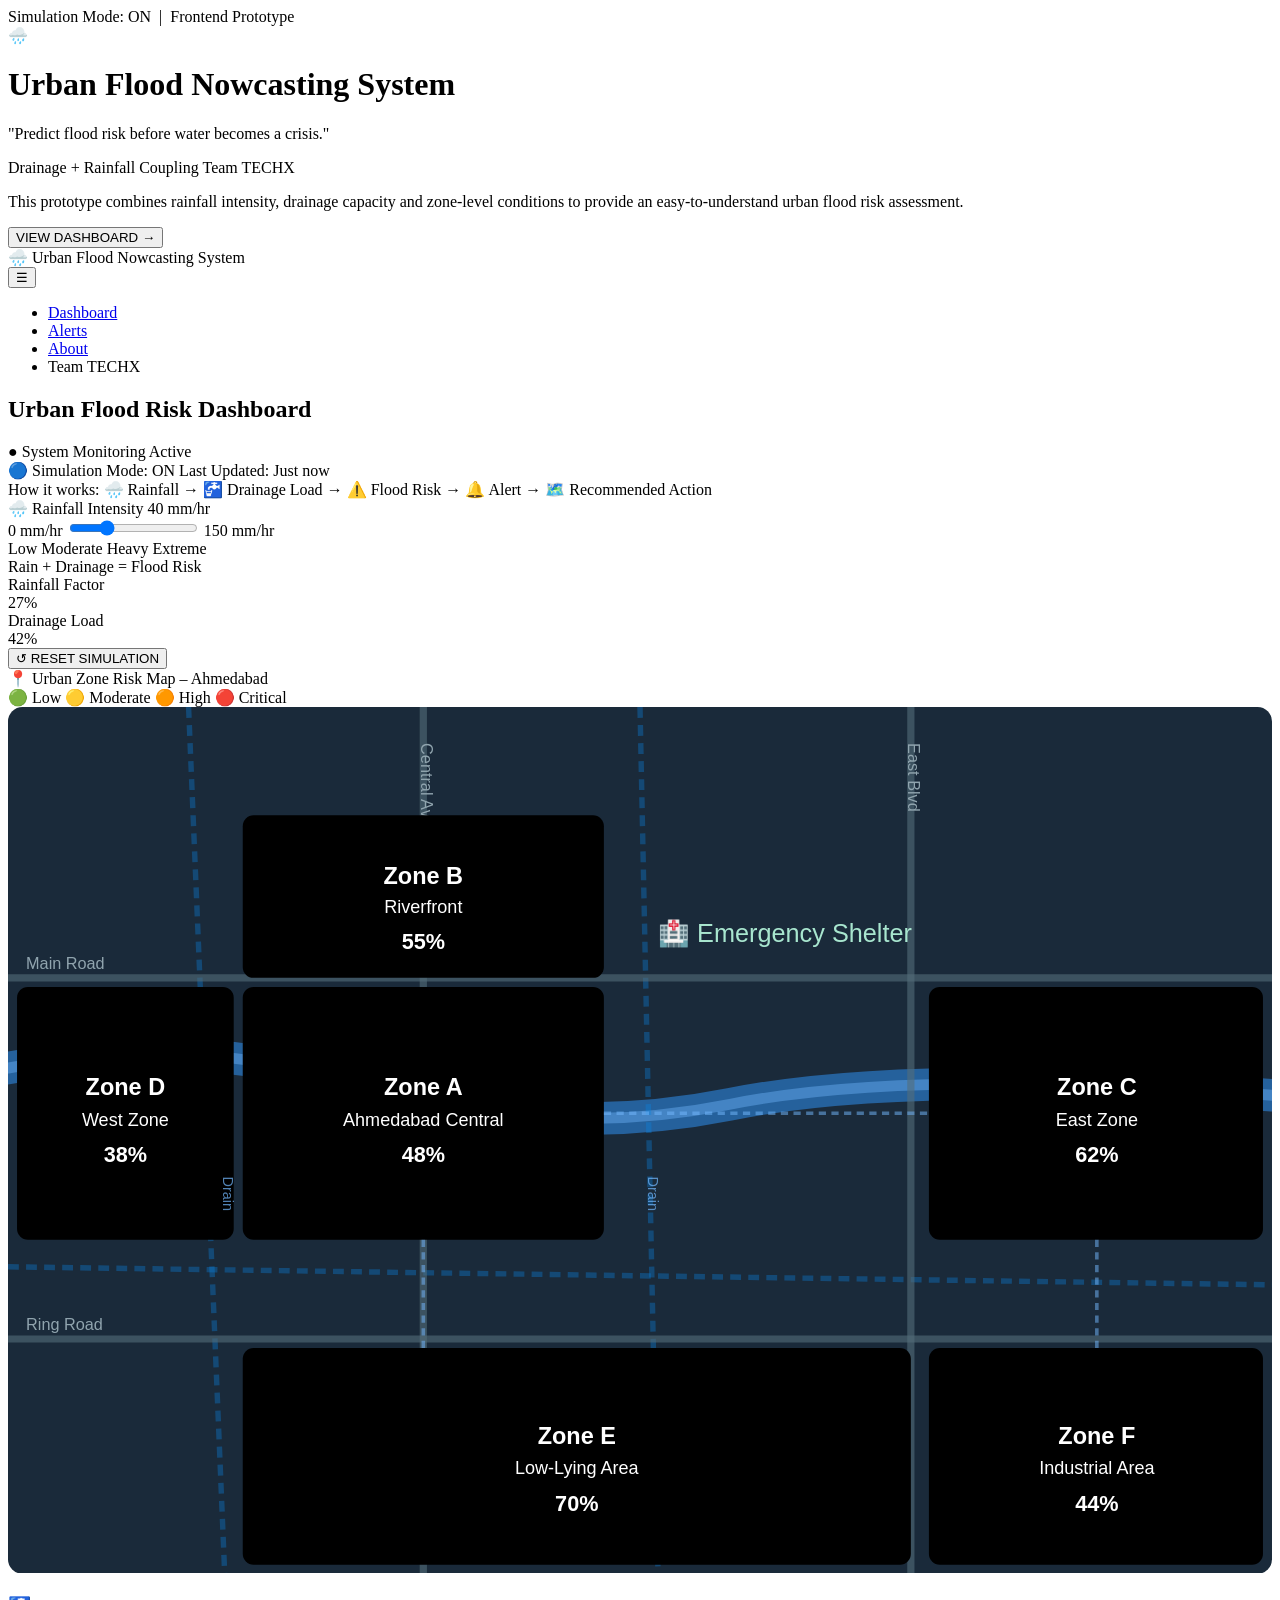
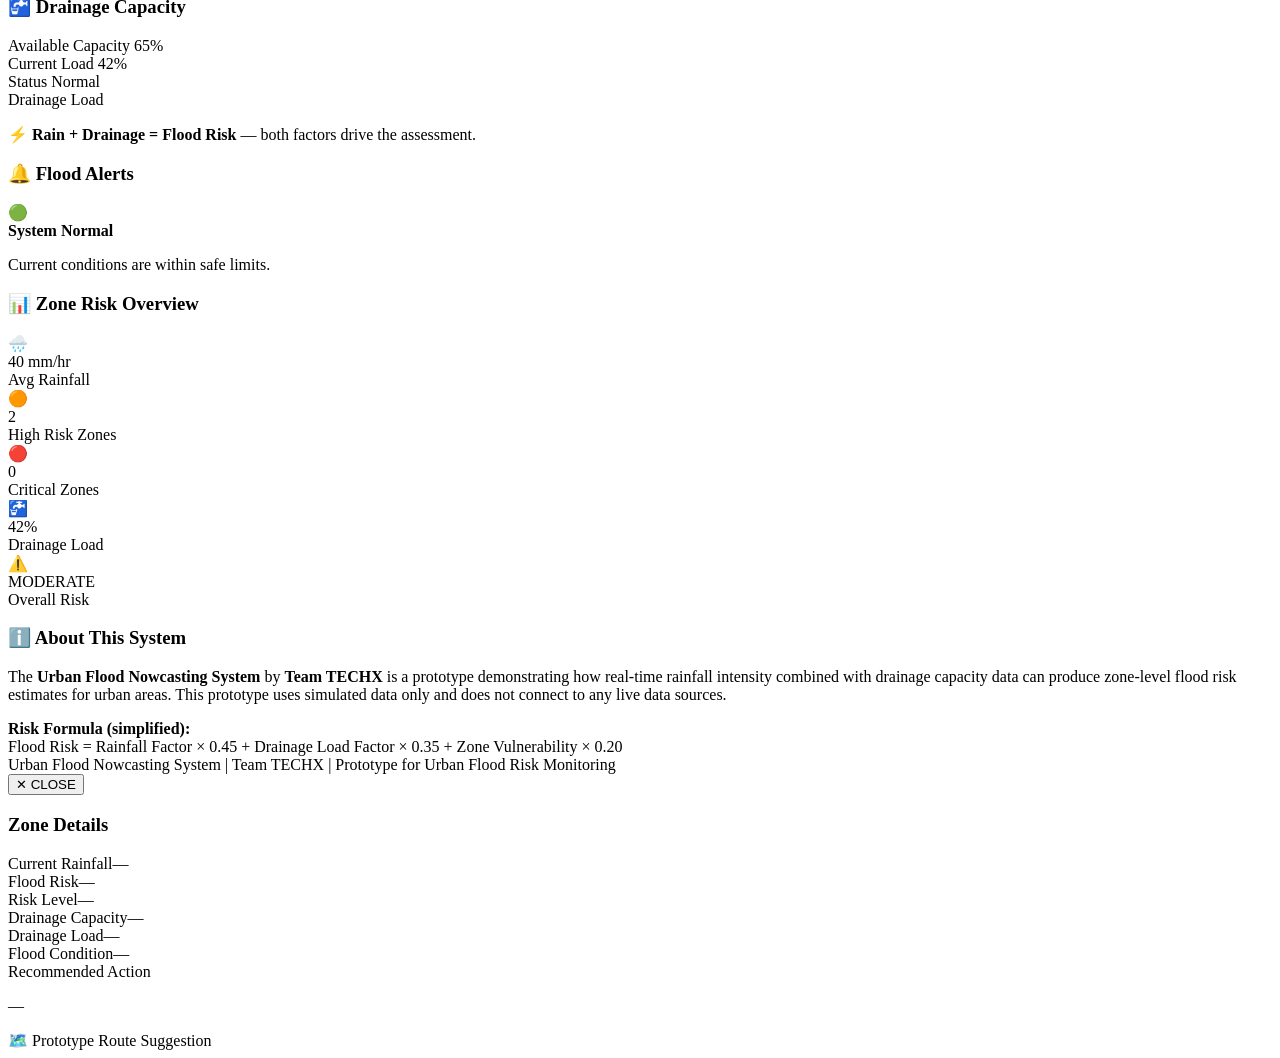
==== index.html @ 822a4647 "Create index.html" ====
<!DOCTYPE html>
<html lang="en">
<head>
  <meta charset="UTF-8" />
  <meta name="viewport" content="width=device-width, initial-scale=1.0" />
  <title>Urban Flood Nowcasting System | Team TECHX</title>
  <link rel="stylesheet" href="style.css" />
</head>
<body>

  <!-- ═══════════════════════════════════════════════
       PAGE 1 – LANDING PAGE
  ═══════════════════════════════════════════════ -->
  <div id="landing-page" class="page active">
    <div class="landing-bg"></div>
    <div class="landing-content">
      <div class="landing-badge">Simulation Mode: ON &nbsp;|&nbsp; Frontend Prototype</div>
      <div class="landing-icon">🌧️</div>
      <h1 class="landing-title">Urban Flood Nowcasting System</h1>
      <p class="landing-tagline">"Predict flood risk before water becomes a crisis."</p>
      <div class="landing-tags">
        <span class="tag">Drainage + Rainfall Coupling</span>
        <span class="tag">Team TECHX</span>
      </div>
      <p class="landing-desc">
        This prototype combines rainfall intensity, drainage capacity and zone-level
        conditions to provide an easy-to-understand urban flood risk assessment.
      </p>
      <button class="btn-primary" id="go-dashboard">VIEW DASHBOARD →</button>
    </div>
  </div>

  <!-- ═══════════════════════════════════════════════
       PAGE 2 – MAIN DASHBOARD
  ═══════════════════════════════════════════════ -->
  <div id="dashboard-page" class="page">

    <!-- TOP NAV -->
    <nav class="navbar">
      <div class="nav-brand">
        <span class="nav-icon">🌧️</span>
        <span class="nav-title">Urban Flood Nowcasting System</span>
      </div>
      <button class="hamburger" id="hamburger" aria-label="Menu">☰</button>
      <ul class="nav-links" id="nav-links">
        <li><a href="#dashboard-section" class="nav-link active">Dashboard</a></li>
        <li><a href="#alerts-section" class="nav-link">Alerts</a></li>
        <li><a href="#about-section" class="nav-link">About</a></li>
        <li><span class="nav-team">Team TECHX</span></li>
      </ul>
    </nav>

    <!-- DASHBOARD HEADER -->
    <div class="dash-header" id="dashboard-section">
      <div class="dash-title-block">
        <h2 class="dash-title">Urban Flood Risk Dashboard</h2>
        <span class="status-dot">● System Monitoring Active</span>
      </div>
      <div class="dash-meta">
        <span class="sim-badge">🔵 Simulation Mode: ON</span>
        <span class="last-updated">Last Updated: <span id="last-updated-time">Just now</span></span>
      </div>
    </div>

    <!-- HOW IT WORKS STRIP -->
    <div class="how-it-works">
      <span class="how-label">How it works:</span>
      <span class="how-step">🌧️ Rainfall</span>
      <span class="how-arrow">→</span>
      <span class="how-step">🚰 Drainage Load</span>
      <span class="how-arrow">→</span>
      <span class="how-step">⚠️ Flood Risk</span>
      <span class="how-arrow">→</span>
      <span class="how-step">🔔 Alert</span>
      <span class="how-arrow">→</span>
      <span class="how-step">🗺️ Recommended Action</span>
    </div>

    <!-- MAIN CONTENT GRID -->
    <div class="main-grid">

      <!-- LEFT: MAP + CONTROLS -->
      <div class="left-panel">

        <!-- RAINFALL SLIDER -->
        <div class="slider-card">
          <div class="slider-header">
            <span class="slider-label">🌧️ Rainfall Intensity</span>
            <span class="slider-value" id="rainfall-display">40 mm/hr</span>
          </div>
          <div class="slider-track-wrap">
            <span class="slider-min">0 mm/hr</span>
            <input type="range" id="rainfall-slider" min="0" max="150" value="40" step="1" class="rainfall-slider" />
            <span class="slider-max">150 mm/hr</span>
          </div>
          <div class="slider-levels">
            <span class="lvl-low">Low</span>
            <span class="lvl-mod">Moderate</span>
            <span class="lvl-high">Heavy</span>
            <span class="lvl-crit">Extreme</span>
          </div>
          <div class="drainage-coupling">
            <span class="coupling-label">Rain + Drainage = Flood Risk</span>
            <div class="coupling-bars">
              <div class="cb-item">
                <span>Rainfall Factor</span>
                <div class="cb-bar"><div class="cb-fill rf-fill" id="rf-bar"></div></div>
                <span id="rf-pct">27%</span>
              </div>
              <div class="cb-item">
                <span>Drainage Load</span>
                <div class="cb-bar"><div class="cb-fill dl-fill" id="dl-bar"></div></div>
                <span id="dl-pct">42%</span>
              </div>
            </div>
          </div>
          <button class="btn-reset" id="reset-btn">↺ RESET SIMULATION</button>
        </div>

        <!-- SVG MAP -->
        <div class="map-card">
          <div class="map-header">
            <span class="map-title">📍 Urban Zone Risk Map – Ahmedabad</span>
            <div class="map-legend">
              <span class="leg low">🟢 Low</span>
              <span class="leg mod">🟡 Moderate</span>
              <span class="leg high">🟠 High</span>
              <span class="leg crit">🔴 Critical</span>
            </div>
          </div>
          <div class="map-container">
            <svg id="city-map" viewBox="0 0 700 480" xmlns="http://www.w3.org/2000/svg">

              <!-- Background -->
              <rect width="700" height="480" fill="#1a2a3a" rx="8"/>

              <!-- River -->
              <path d="M0,200 Q100,180 200,210 Q300,240 400,220 Q500,200 700,215"
                    stroke="#2e86de" stroke-width="18" fill="none" opacity="0.6" stroke-linecap="round"/>
              <path d="M0,200 Q100,180 200,210 Q300,240 400,220 Q500,200 700,215"
                    stroke="#74b9ff" stroke-width="6" fill="none" opacity="0.4" stroke-linecap="round"/>
              <text x="180" y="198" fill="#74b9ff" font-size="10" font-family="sans-serif" opacity="0.8">Sabarmati River</text>

              <!-- Drainage channels -->
              <line x1="100" y1="0" x2="120" y2="480" stroke="#0984e3" stroke-width="3" opacity="0.35" stroke-dasharray="6,4"/>
              <line x1="350" y1="0" x2="360" y2="480" stroke="#0984e3" stroke-width="3" opacity="0.35" stroke-dasharray="6,4"/>
              <line x1="0" y1="310" x2="700" y2="320" stroke="#0984e3" stroke-width="3" opacity="0.35" stroke-dasharray="6,4"/>

              <!-- Roads -->
              <line x1="0" y1="150" x2="700" y2="150" stroke="#546e7a" stroke-width="4" opacity="0.6"/>
              <line x1="0" y1="350" x2="700" y2="350" stroke="#546e7a" stroke-width="4" opacity="0.6"/>
              <line x1="230" y1="0" x2="230" y2="480" stroke="#546e7a" stroke-width="4" opacity="0.6"/>
              <line x1="500" y1="0" x2="500" y2="480" stroke="#546e7a" stroke-width="4" opacity="0.6"/>

              <!-- Road labels -->
              <text x="10" y="145" fill="#90a4ae" font-size="9" font-family="sans-serif">Main Road</text>
              <text x="10" y="345" fill="#90a4ae" font-size="9" font-family="sans-serif">Ring Road</text>
              <text x="232" y="20" fill="#90a4ae" font-size="9" font-family="sans-serif" writing-mode="tb">Central Ave</text>
              <text x="502" y="20" fill="#90a4ae" font-size="9" font-family="sans-serif" writing-mode="tb">East Blvd</text>

              <!-- ZONE A – Ahmedabad Central -->
              <rect id="zone-A" class="map-zone" x="130" y="155" width="200" height="140"
                    rx="6" data-zone="A" cursor="pointer"/>
              <text x="230" y="215" text-anchor="middle" fill="white" font-size="13" font-weight="bold"
                    font-family="sans-serif" pointer-events="none">Zone A</text>
              <text x="230" y="232" text-anchor="middle" fill="white" font-size="10"
                    font-family="sans-serif" pointer-events="none">Ahmedabad Central</text>
              <text id="zone-A-pct" x="230" y="252" text-anchor="middle" fill="white" font-size="12"
                    font-family="sans-serif" pointer-events="none" font-weight="bold">48%</text>

              <!-- ZONE B – Riverfront -->
              <rect id="zone-B" class="map-zone" x="130" y="60" width="200" height="90"
                    rx="6" data-zone="B" cursor="pointer"/>
              <text x="230" y="98" text-anchor="middle" fill="white" font-size="13" font-weight="bold"
                    font-family="sans-serif" pointer-events="none">Zone B</text>
              <text x="230" y="114" text-anchor="middle" fill="white" font-size="10"
                    font-family="sans-serif" pointer-events="none">Riverfront</text>
              <text id="zone-B-pct" x="230" y="134" text-anchor="middle" fill="white" font-size="12"
                    font-family="sans-serif" pointer-events="none" font-weight="bold">55%</text>

              <!-- ZONE C – East Zone -->
              <rect id="zone-C" class="map-zone" x="510" y="155" width="185" height="140"
                    rx="6" data-zone="C" cursor="pointer"/>
              <text x="603" y="215" text-anchor="middle" fill="white" font-size="13" font-weight="bold"
                    font-family="sans-serif" pointer-events="none">Zone C</text>
              <text x="603" y="232" text-anchor="middle" fill="white" font-size="10"
                    font-family="sans-serif" pointer-events="none">East Zone</text>
              <text id="zone-C-pct" x="603" y="252" text-anchor="middle" fill="white" font-size="12"
                    font-family="sans-serif" pointer-events="none" font-weight="bold">62%</text>

              <!-- ZONE D – West Zone -->
              <rect id="zone-D" class="map-zone" x="5" y="155" width="120" height="140"
                    rx="6" data-zone="D" cursor="pointer"/>
              <text x="65" y="215" text-anchor="middle" fill="white" font-size="13" font-weight="bold"
                    font-family="sans-serif" pointer-events="none">Zone D</text>
              <text x="65" y="232" text-anchor="middle" fill="white" font-size="10"
                    font-family="sans-serif" pointer-events="none">West Zone</text>
              <text id="zone-D-pct" x="65" y="252" text-anchor="middle" fill="white" font-size="12"
                    font-family="sans-serif" pointer-events="none" font-weight="bold">38%</text>

              <!-- ZONE E – Low-Lying Area -->
              <rect id="zone-E" class="map-zone" x="130" y="355" width="370" height="120"
                    rx="6" data-zone="E" cursor="pointer"/>
              <text x="315" y="408" text-anchor="middle" fill="white" font-size="13" font-weight="bold"
                    font-family="sans-serif" pointer-events="none">Zone E</text>
              <text x="315" y="425" text-anchor="middle" fill="white" font-size="10"
                    font-family="sans-serif" pointer-events="none">Low-Lying Area</text>
              <text id="zone-E-pct" x="315" y="445" text-anchor="middle" fill="white" font-size="12"
                    font-family="sans-serif" pointer-events="none" font-weight="bold">70%</text>

              <!-- ZONE F – Industrial Area -->
              <rect id="zone-F" class="map-zone" x="510" y="355" width="185" height="120"
                    rx="6" data-zone="F" cursor="pointer"/>
              <text x="603" y="408" text-anchor="middle" fill="white" font-size="13" font-weight="bold"
                    font-family="sans-serif" pointer-events="none">Zone F</text>
              <text x="603" y="425" text-anchor="middle" fill="white" font-size="10"
                    font-family="sans-serif" pointer-events="none">Industrial Area</text>
              <text id="zone-F-pct" x="603" y="445" text-anchor="middle" fill="white" font-size="12"
                    font-family="sans-serif" pointer-events="none" font-weight="bold">44%</text>

              <!-- Zone connector (drainage lines) -->
              <line x1="330" y1="225" x2="510" y2="225" stroke="#74b9ff" stroke-width="2" stroke-dasharray="4,3" opacity="0.5"/>
              <line x1="230" y1="295" x2="230" y2="355" stroke="#74b9ff" stroke-width="2" stroke-dasharray="4,3" opacity="0.5"/>
              <line x1="603" y1="295" x2="603" y2="355" stroke="#74b9ff" stroke-width="2" stroke-dasharray="4,3" opacity="0.5"/>

              <!-- Shelter icon -->
              <text x="360" y="130" fill="#a8e6cf" font-size="14" font-family="sans-serif">🏥 Emergency Shelter</text>

              <!-- Drainage labels -->
              <text x="122" y="260" fill="#74b9ff" font-size="8" font-family="sans-serif" opacity="0.7" writing-mode="tb">Drain</text>
              <text x="357" y="260" fill="#74b9ff" font-size="8" font-family="sans-serif" opacity="0.7" writing-mode="tb">Drain</text>

            </svg>
          </div>
        </div><!-- /map-card -->

      </div><!-- /left-panel -->

      <!-- RIGHT: DRAINAGE + ALERTS + ZONES -->
      <div class="right-panel">

        <!-- DRAINAGE CAPACITY -->
        <div class="drainage-card">
          <h3 class="card-title">🚰 Drainage Capacity</h3>
          <div class="drainage-stats">
            <div class="ds-item">
              <span class="ds-label">Available Capacity</span>
              <span class="ds-value" id="drain-available">65%</span>
            </div>
            <div class="ds-item">
              <span class="ds-label">Current Load</span>
              <span class="ds-value highlight" id="drain-load">42%</span>
            </div>
            <div class="ds-item">
              <span class="ds-label">Status</span>
              <span class="ds-value status-tag" id="drain-status">Normal</span>
            </div>
          </div>
          <div class="drain-bar-wrap">
            <div class="drain-bar-bg">
              <div class="drain-bar-fill" id="drain-bar-fill"></div>
            </div>
            <span class="drain-bar-label">Drainage Load</span>
          </div>
          <p class="coupling-note">⚡ <strong>Rain + Drainage = Flood Risk</strong> — both factors drive the assessment.</p>
        </div>

        <!-- ALERT PANEL -->
        <div class="alert-card" id="alerts-section">
          <h3 class="card-title">🔔 Flood Alerts</h3>
          <div class="alert-box" id="alert-box">
            <div class="alert-icon" id="alert-icon">🟢</div>
            <div class="alert-text">
              <strong id="alert-title">System Normal</strong>
              <p id="alert-msg">Current conditions are within safe limits.</p>
            </div>
          </div>
        </div>

        <!-- ZONE RISK OVERVIEW -->
        <div class="zone-overview-card">
          <h3 class="card-title">📊 Zone Risk Overview</h3>
          <div class="zone-cards" id="zone-cards">
            <!-- Populated by JS -->
          </div>
        </div>

      </div><!-- /right-panel -->
    </div><!-- /main-grid -->

    <!-- STATISTICS BAR -->
    <div class="stats-bar" id="stats-bar">
      <div class="stat-card">
        <div class="stat-icon">🌧️</div>
        <div class="stat-value" id="stat-rainfall">40 mm/hr</div>
        <div class="stat-label">Avg Rainfall</div>
      </div>
      <div class="stat-card">
        <div class="stat-icon">🟠</div>
        <div class="stat-value" id="stat-high">2</div>
        <div class="stat-label">High Risk Zones</div>
      </div>
      <div class="stat-card">
        <div class="stat-icon">🔴</div>
        <div class="stat-value" id="stat-crit">0</div>
        <div class="stat-label">Critical Zones</div>
      </div>
      <div class="stat-card">
        <div class="stat-icon">🚰</div>
        <div class="stat-value" id="stat-drain">42%</div>
        <div class="stat-label">Drainage Load</div>
      </div>
      <div class="stat-card">
        <div class="stat-icon">⚠️</div>
        <div class="stat-value risk-label" id="stat-overall">MODERATE</div>
        <div class="stat-label">Overall Risk</div>
      </div>
    </div>

    <!-- ABOUT SECTION -->
    <div class="about-section" id="about-section">
      <h3>ℹ️ About This System</h3>
      <p>
        The <strong>Urban Flood Nowcasting System</strong> by <strong>Team TECHX</strong> is a
        prototype demonstrating how real-time rainfall intensity combined with drainage capacity
        data can produce zone-level flood risk estimates for urban areas. This prototype uses
        simulated data only and does not connect to any live data sources.
      </p>
      <div class="formula-box">
        <strong>Risk Formula (simplified):</strong><br/>
        Flood Risk = Rainfall Factor × 0.45 + Drainage Load Factor × 0.35 + Zone Vulnerability × 0.20
      </div>
    </div>

    <!-- FOOTER -->
    <footer class="footer">
      <span>Urban Flood Nowcasting System | Team TECHX</span>
      <span class="footer-sep">|</span>
      <span>Prototype for Urban Flood Risk Monitoring</span>
    </footer>

  </div><!-- /dashboard-page -->

  <!-- ═══════════════════════════════════════════
       ZONE DETAIL MODAL
  ═══════════════════════════════════════════ -->
  <div id="zone-modal" class="modal-overlay" role="dialog" aria-modal="true" aria-labelledby="modal-zone-name">
    <div class="modal-box">
      <button class="modal-close" id="modal-close" aria-label="Close">✕ CLOSE</button>
      <h3 class="modal-title" id="modal-zone-name">Zone Details</h3>
      <div class="modal-grid">
        <div class="modal-item"><span class="mi-label">Current Rainfall</span><span class="mi-val" id="m-rainfall">—</span></div>
        <div class="modal-item"><span class="mi-label">Flood Risk</span><span class="mi-val" id="m-risk">—</span></div>
        <div class="modal-item"><span class="mi-label">Risk Level</span><span class="mi-val" id="m-level">—</span></div>
        <div class="modal-item"><span class="mi-label">Drainage Capacity</span><span class="mi-val" id="m-dcap">—</span></div>
        <div class="modal-item"><span class="mi-label">Drainage Load</span><span class="mi-val" id="m-dload">—</span></div>
        <div class="modal-item"><span class="mi-label">Flood Condition</span><span class="mi-val" id="m-flood">—</span></div>
      </div>
      <div class="modal-action">
        <span class="ma-label">Recommended Action</span>
        <p id="m-action">—</p>
      </div>
      <div class="modal-route" id="modal-route">
        <span class="route-badge">🗺️ Prototype Route Suggestion</span>
        <div class="route-body" id="route-body"></div>
      </div>
    </div>
  </div>

  <script src="app1.js"></script>
</body>
</html>
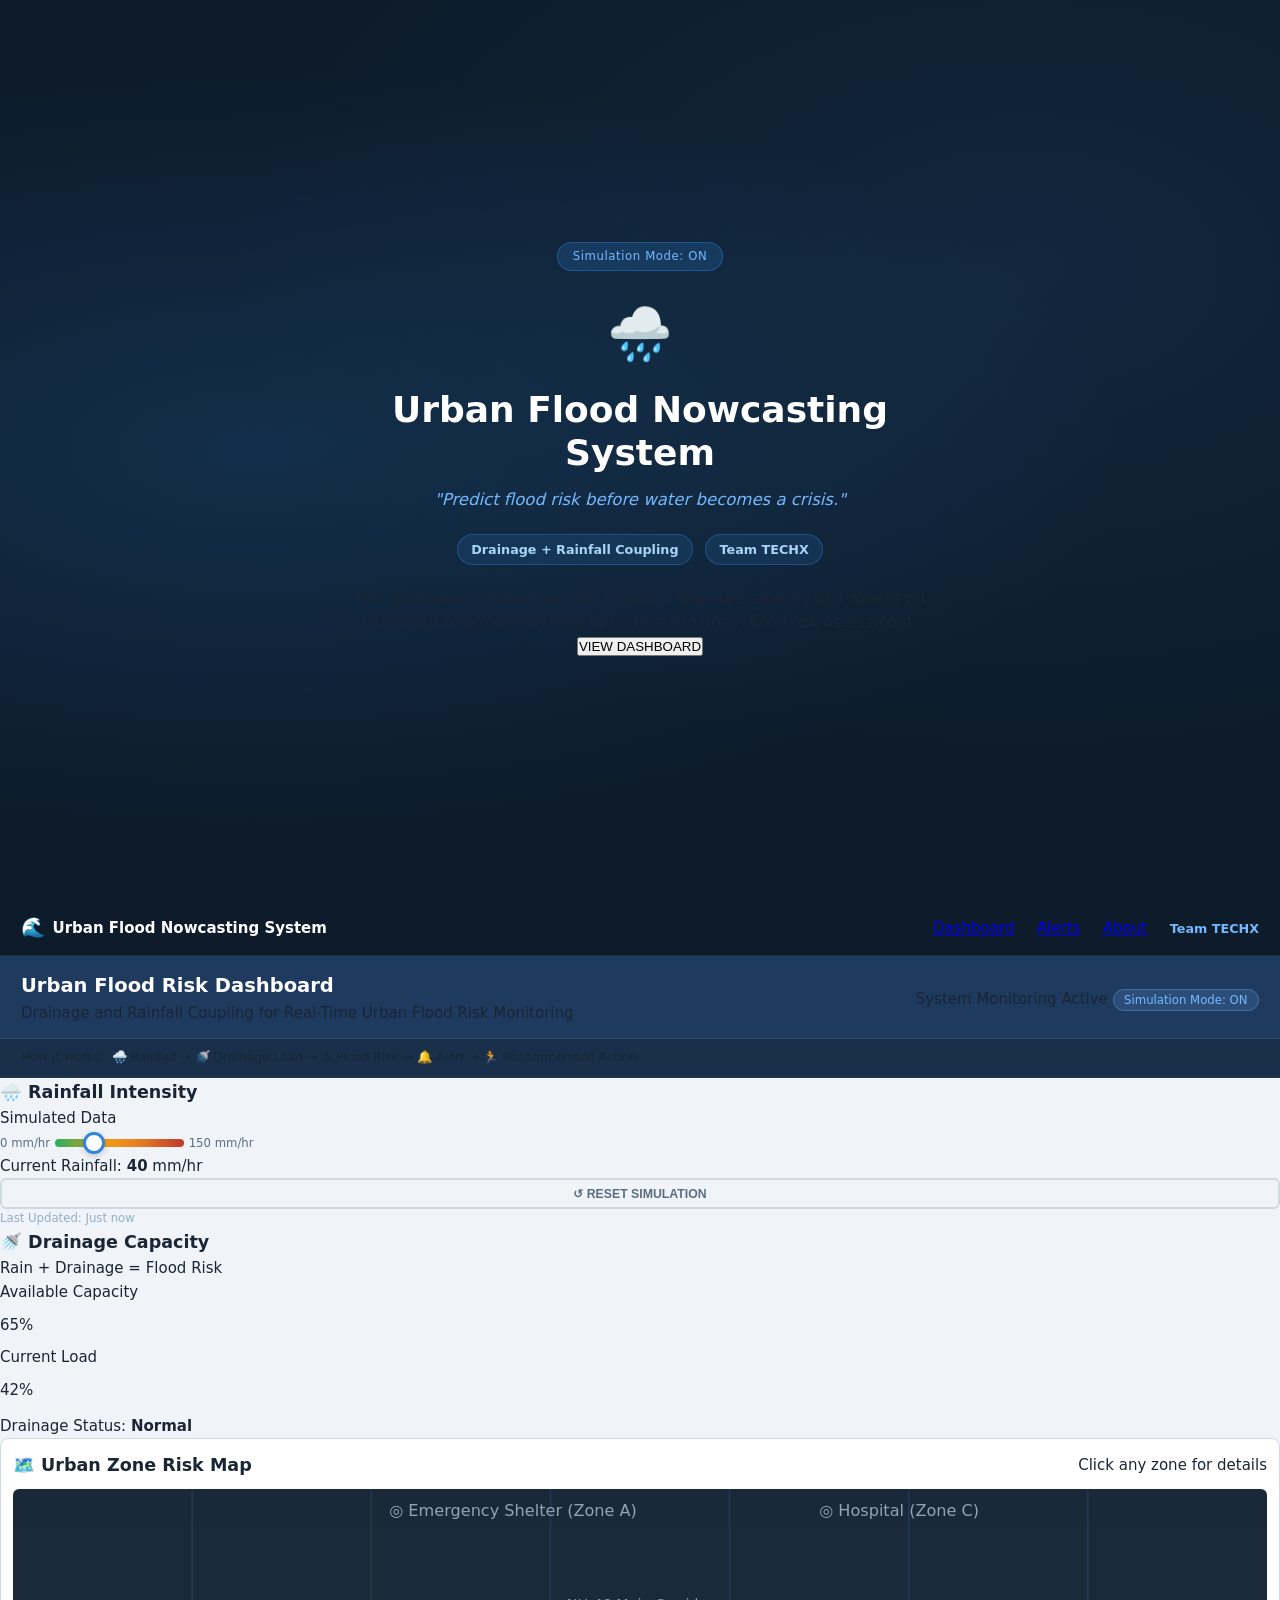
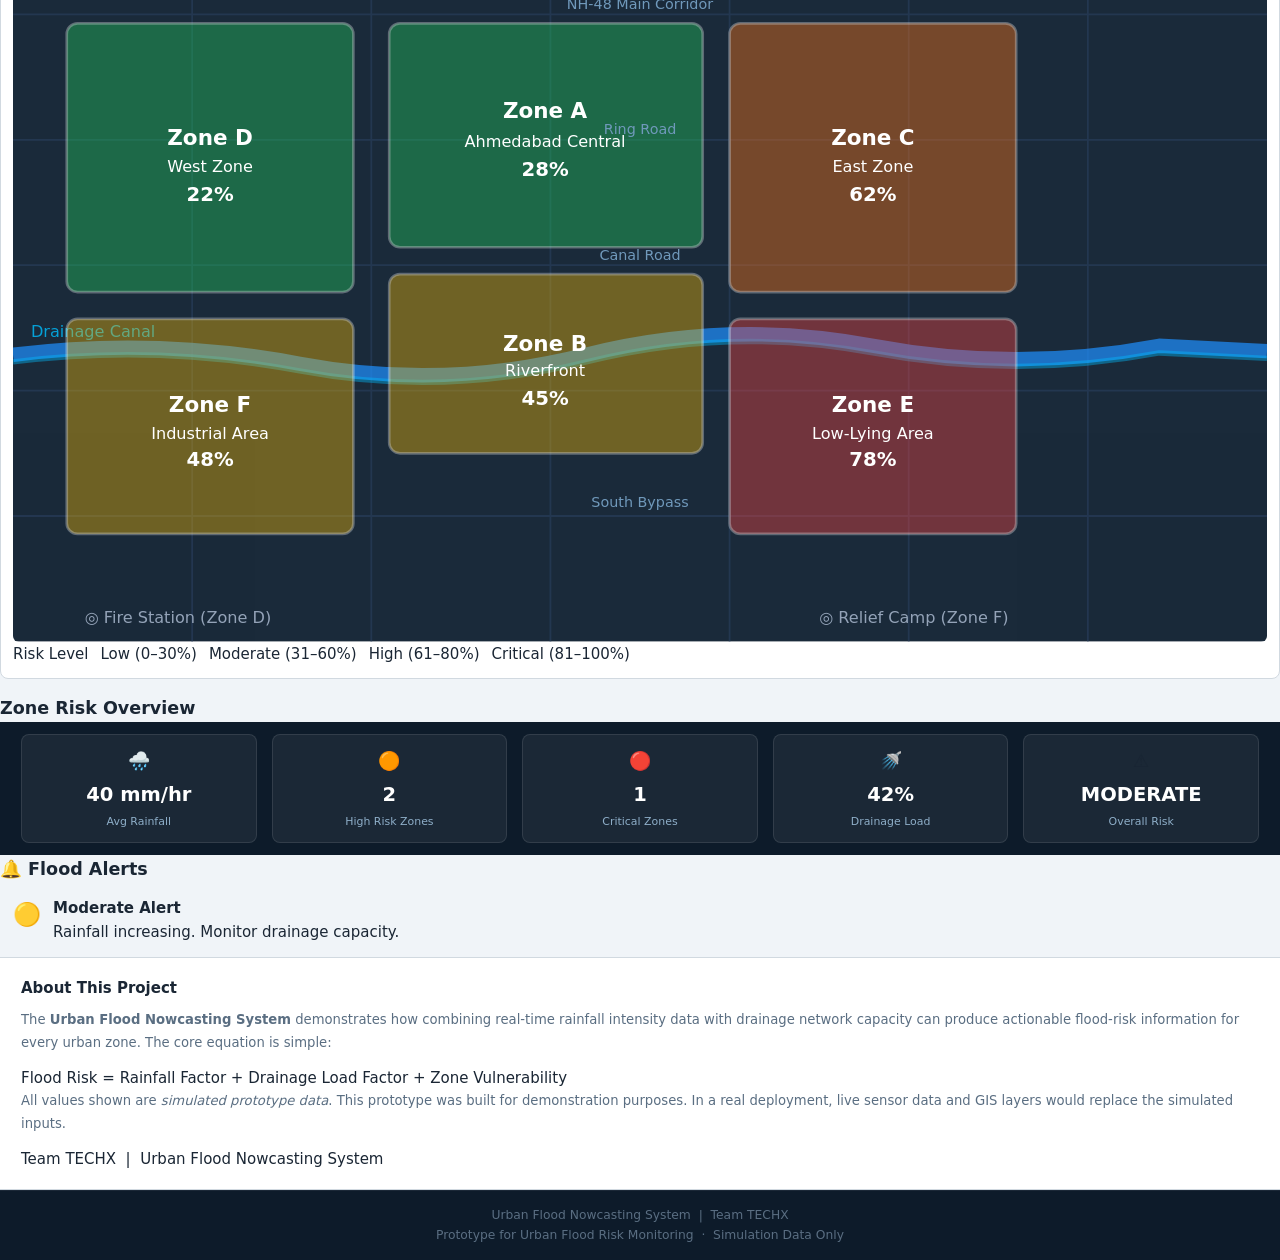
==== commit c5e39d38: "Update index.html" ====
--- a/index.html
+++ b/index.html
@@ -11,10 +11,12 @@
   <!-- ═══════════════════════════════════════════════
        PAGE 1 – LANDING PAGE
   ═══════════════════════════════════════════════ -->
-  <div id="landing-page" class="page active">
-    <div class="landing-bg"></div>
+  <section id="landing-page" class="landing">
+    <div class="landing-bg">
+      <div class="rain-container" id="rainContainer"></div>
+    </div>
     <div class="landing-content">
-      <div class="landing-badge">Simulation Mode: ON &nbsp;|&nbsp; Frontend Prototype</div>
+      <div class="landing-badge">Simulation Mode: ON</div>
       <div class="landing-icon">🌧️</div>
       <h1 class="landing-title">Urban Flood Nowcasting System</h1>
       <p class="landing-tagline">"Predict flood risk before water becomes a crisis."</p>
@@ -22,351 +24,317 @@
         <span class="tag">Drainage + Rainfall Coupling</span>
         <span class="tag">Team TECHX</span>
       </div>
-      <p class="landing-desc">
-        This prototype combines rainfall intensity, drainage capacity and zone-level
-        conditions to provide an easy-to-understand urban flood risk assessment.
+      <p class="landing-description">
+        This prototype combines rainfall intensity, drainage capacity and zone-level conditions
+        to provide an easy-to-understand urban flood risk assessment.
       </p>
-      <button class="btn-primary" id="go-dashboard">VIEW DASHBOARD →</button>
+      <button class="btn-cta" id="enterDashboard">VIEW DASHBOARD</button>
     </div>
-  </div>
+  </section>
 
   <!-- ═══════════════════════════════════════════════
-       PAGE 2 – MAIN DASHBOARD
+       PAGE 2 – DASHBOARD
   ═══════════════════════════════════════════════ -->
-  <div id="dashboard-page" class="page">
-
-    <!-- TOP NAV -->
+  <section id="dashboard-page" class="dashboard hidden">
+
+    <!-- NAV BAR -->
     <nav class="navbar">
       <div class="nav-brand">
-        <span class="nav-icon">🌧️</span>
+        <span class="nav-icon">🌊</span>
         <span class="nav-title">Urban Flood Nowcasting System</span>
       </div>
-      <button class="hamburger" id="hamburger" aria-label="Menu">☰</button>
-      <ul class="nav-links" id="nav-links">
-        <li><a href="#dashboard-section" class="nav-link active">Dashboard</a></li>
-        <li><a href="#alerts-section" class="nav-link">Alerts</a></li>
-        <li><a href="#about-section" class="nav-link">About</a></li>
+      <button class="hamburger" id="hamburger" aria-label="Toggle menu">&#9776;</button>
+      <ul class="nav-links" id="navLinks">
+        <li><a href="#" class="active">Dashboard</a></li>
+        <li><a href="#alerts-section">Alerts</a></li>
+        <li><a href="#about-section">About</a></li>
         <li><span class="nav-team">Team TECHX</span></li>
       </ul>
     </nav>
 
     <!-- DASHBOARD HEADER -->
-    <div class="dash-header" id="dashboard-section">
-      <div class="dash-title-block">
+    <header class="dash-header">
+      <div>
         <h2 class="dash-title">Urban Flood Risk Dashboard</h2>
-        <span class="status-dot">● System Monitoring Active</span>
-      </div>
-      <div class="dash-meta">
-        <span class="sim-badge">🔵 Simulation Mode: ON</span>
-        <span class="last-updated">Last Updated: <span id="last-updated-time">Just now</span></span>
-      </div>
-    </div>
-
-    <!-- HOW IT WORKS STRIP -->
-    <div class="how-it-works">
-      <span class="how-label">How it works:</span>
-      <span class="how-step">🌧️ Rainfall</span>
-      <span class="how-arrow">→</span>
-      <span class="how-step">🚰 Drainage Load</span>
-      <span class="how-arrow">→</span>
-      <span class="how-step">⚠️ Flood Risk</span>
-      <span class="how-arrow">→</span>
-      <span class="how-step">🔔 Alert</span>
-      <span class="how-arrow">→</span>
-      <span class="how-step">🗺️ Recommended Action</span>
-    </div>
-
-    <!-- MAIN CONTENT GRID -->
-    <div class="main-grid">
-
-      <!-- LEFT: MAP + CONTROLS -->
-      <div class="left-panel">
+        <p class="dash-subtitle">Drainage and Rainfall Coupling for Real-Time Urban Flood Risk Monitoring</p>
+      </div>
+      <div class="status-group">
+        <span class="status-dot"></span>
+        <span class="status-text">System Monitoring Active</span>
+        <span class="sim-badge">Simulation Mode: ON</span>
+      </div>
+    </header>
+
+    <main class="dash-main">
+
+      <!-- HOW IT WORKS BANNER -->
+      <div class="how-it-works">
+        <span class="hiw-label">How it works:</span>
+        <div class="hiw-flow">
+          <span class="hiw-step">🌧️ Rainfall</span>
+          <span class="hiw-arrow">→</span>
+          <span class="hiw-step">🚿 Drainage Load</span>
+          <span class="hiw-arrow">→</span>
+          <span class="hiw-step">⚠️ Flood Risk</span>
+          <span class="hiw-arrow">→</span>
+          <span class="hiw-step">🔔 Alert</span>
+          <span class="hiw-arrow">→</span>
+          <span class="hiw-step">🏃 Recommended Action</span>
+        </div>
+      </div>
+
+      <!-- CONTROLS ROW -->
+      <div class="controls-row">
 
         <!-- RAINFALL SLIDER -->
-        <div class="slider-card">
-          <div class="slider-header">
-            <span class="slider-label">🌧️ Rainfall Intensity</span>
-            <span class="slider-value" id="rainfall-display">40 mm/hr</span>
-          </div>
-          <div class="slider-track-wrap">
+        <div class="control-card rainfall-control">
+          <div class="control-header">
+            <h3>🌧️ Rainfall Intensity</h3>
+            <span class="sim-tag">Simulated Data</span>
+          </div>
+          <div class="slider-row">
             <span class="slider-min">0 mm/hr</span>
-            <input type="range" id="rainfall-slider" min="0" max="150" value="40" step="1" class="rainfall-slider" />
+            <input type="range" id="rainfallSlider" min="0" max="150" value="40" step="1" class="rainfall-slider" />
             <span class="slider-max">150 mm/hr</span>
           </div>
-          <div class="slider-levels">
-            <span class="lvl-low">Low</span>
-            <span class="lvl-mod">Moderate</span>
-            <span class="lvl-high">Heavy</span>
-            <span class="lvl-crit">Extreme</span>
-          </div>
-          <div class="drainage-coupling">
-            <span class="coupling-label">Rain + Drainage = Flood Risk</span>
-            <div class="coupling-bars">
-              <div class="cb-item">
-                <span>Rainfall Factor</span>
-                <div class="cb-bar"><div class="cb-fill rf-fill" id="rf-bar"></div></div>
-                <span id="rf-pct">27%</span>
+          <div class="slider-value-row">
+            <span>Current Rainfall: <strong id="rainfallValue">40</strong> mm/hr</span>
+            <button class="btn-reset" id="resetBtn">↺ RESET SIMULATION</button>
+          </div>
+          <div class="last-updated">Last Updated: <span id="lastUpdated">Just now</span></div>
+        </div>
+
+        <!-- DRAINAGE CAPACITY -->
+        <div class="control-card drainage-control">
+          <div class="control-header">
+            <h3>🚿 Drainage Capacity</h3>
+            <span class="formula-tag" title="Flood Risk = Rainfall Factor + Drainage Load Factor + Zone Vulnerability">
+              Rain + Drainage = Flood Risk
+            </span>
+          </div>
+          <div class="drainage-stats">
+            <div class="drain-row">
+              <span class="drain-label">Available Capacity</span>
+              <div class="drain-bar-wrap">
+                <div class="drain-bar capacity-bar" id="capacityBar"></div>
               </div>
-              <div class="cb-item">
-                <span>Drainage Load</span>
-                <div class="cb-bar"><div class="cb-fill dl-fill" id="dl-bar"></div></div>
-                <span id="dl-pct">42%</span>
+              <span class="drain-pct" id="capacityPct">65%</span>
+            </div>
+            <div class="drain-row">
+              <span class="drain-label">Current Load</span>
+              <div class="drain-bar-wrap">
+                <div class="drain-bar load-bar" id="loadBar"></div>
               </div>
+              <span class="drain-pct" id="loadPct">42%</span>
             </div>
           </div>
-          <button class="btn-reset" id="reset-btn">↺ RESET SIMULATION</button>
-        </div>
-
-        <!-- SVG MAP -->
+          <div class="drain-status-row">
+            Drainage Status: <strong id="drainStatus">Normal</strong>
+          </div>
+        </div>
+
+      </div>
+
+      <!-- MAP + ZONE CARDS ROW -->
+      <div class="map-zone-row">
+
+        <!-- CITY MAP -->
         <div class="map-card">
           <div class="map-header">
-            <span class="map-title">📍 Urban Zone Risk Map – Ahmedabad</span>
+            <h3>🗺️ Urban Zone Risk Map</h3>
+            <span class="map-hint">Click any zone for details</span>
+          </div>
+          <div class="map-container">
+            <svg id="cityMap" viewBox="0 0 700 420" xmlns="http://www.w3.org/2000/svg" class="city-svg">
+
+              <!-- Background city grid -->
+              <rect x="0" y="0" width="700" height="420" fill="#1a2a3a"/>
+
+              <!-- Grid lines (roads) -->
+              <g class="roads" stroke="#2a4060" stroke-width="1" opacity="0.6">
+                <line x1="0" y1="70" x2="700" y2="70"/>
+                <line x1="0" y1="140" x2="700" y2="140"/>
+                <line x1="0" y1="210" x2="700" y2="210"/>
+                <line x1="0" y1="280" x2="700" y2="280"/>
+                <line x1="0" y1="350" x2="700" y2="350"/>
+                <line x1="100" y1="0" x2="100" y2="420"/>
+                <line x1="200" y1="0" x2="200" y2="420"/>
+                <line x1="300" y1="0" x2="300" y2="420"/>
+                <line x1="400" y1="0" x2="400" y2="420"/>
+                <line x1="500" y1="0" x2="500" y2="420"/>
+                <line x1="600" y1="0" x2="600" y2="420"/>
+              </g>
+
+              <!-- RIVER (drainage channel) -->
+              <path d="M0 260 Q80 250 160 265 Q240 280 320 260 Q400 240 480 255 Q560 270 640 255 L700 258" 
+                    fill="none" stroke="#1e90ff" stroke-width="8" opacity="0.7"/>
+              <path d="M0 264 Q80 254 160 269 Q240 284 320 264 Q400 244 480 259 Q560 274 640 259 L700 262" 
+                    fill="none" stroke="#00bfff" stroke-width="3" opacity="0.4"/>
+              <text x="10" y="250" fill="#00bfff" font-size="9" opacity="0.8">Drainage Canal</text>
+
+              <!-- ZONE A – Ahmedabad Central -->
+              <rect id="zone-A" x="210" y="75" width="175" height="125" rx="6"
+                    class="map-zone" data-zone="A" fill="#22c55e" opacity="0.75"/>
+              <text x="297" y="128" text-anchor="middle" fill="white" font-size="12" font-weight="bold" class="zone-label" pointer-events="none">Zone A</text>
+              <text x="297" y="144" text-anchor="middle" fill="white" font-size="9" class="zone-sublabel" pointer-events="none">Ahmedabad Central</text>
+              <text id="zoneA-pct" x="297" y="160" text-anchor="middle" fill="white" font-size="11" font-weight="bold" pointer-events="none">28%</text>
+
+              <!-- ZONE B – Riverfront -->
+              <rect id="zone-B" x="210" y="215" width="175" height="100" rx="6"
+                    class="map-zone" data-zone="B" fill="#eab308" opacity="0.75"/>
+              <text x="297" y="258" text-anchor="middle" fill="white" font-size="12" font-weight="bold" class="zone-label" pointer-events="none">Zone B</text>
+              <text x="297" y="272" text-anchor="middle" fill="white" font-size="9" class="zone-sublabel" pointer-events="none">Riverfront</text>
+              <text id="zoneB-pct" x="297" y="288" text-anchor="middle" fill="white" font-size="11" font-weight="bold" pointer-events="none">45%</text>
+
+              <!-- ZONE C – East Zone -->
+              <rect id="zone-C" x="400" y="75" width="160" height="150" rx="6"
+                    class="map-zone" data-zone="C" fill="#f97316" opacity="0.75"/>
+              <text x="480" y="143" text-anchor="middle" fill="white" font-size="12" font-weight="bold" class="zone-label" pointer-events="none">Zone C</text>
+              <text x="480" y="158" text-anchor="middle" fill="white" font-size="9" class="zone-sublabel" pointer-events="none">East Zone</text>
+              <text id="zoneC-pct" x="480" y="174" text-anchor="middle" fill="white" font-size="11" font-weight="bold" pointer-events="none">62%</text>
+
+              <!-- ZONE D – West Zone -->
+              <rect id="zone-D" x="30" y="75" width="160" height="150" rx="6"
+                    class="map-zone" data-zone="D" fill="#22c55e" opacity="0.75"/>
+              <text x="110" y="143" text-anchor="middle" fill="white" font-size="12" font-weight="bold" class="zone-label" pointer-events="none">Zone D</text>
+              <text x="110" y="158" text-anchor="middle" fill="white" font-size="9" class="zone-sublabel" pointer-events="none">West Zone</text>
+              <text id="zoneD-pct" x="110" y="174" text-anchor="middle" fill="white" font-size="11" font-weight="bold" pointer-events="none">22%</text>
+
+              <!-- ZONE E – Low-Lying Area -->
+              <rect id="zone-E" x="400" y="240" width="160" height="120" rx="6"
+                    class="map-zone" data-zone="E" fill="#ef4444" opacity="0.75"/>
+              <text x="480" y="292" text-anchor="middle" fill="white" font-size="12" font-weight="bold" class="zone-label" pointer-events="none">Zone E</text>
+              <text x="480" y="307" text-anchor="middle" fill="white" font-size="9" class="zone-sublabel" pointer-events="none">Low-Lying Area</text>
+              <text id="zoneE-pct" x="480" y="322" text-anchor="middle" fill="white" font-size="11" font-weight="bold" pointer-events="none">78%</text>
+
+              <!-- ZONE F – Industrial Area -->
+              <rect id="zone-F" x="30" y="240" width="160" height="120" rx="6"
+                    class="map-zone" data-zone="F" fill="#eab308" opacity="0.75"/>
+              <text x="110" y="292" text-anchor="middle" fill="white" font-size="12" font-weight="bold" class="zone-label" pointer-events="none">Zone F</text>
+              <text x="110" y="307" text-anchor="middle" fill="white" font-size="9" class="zone-sublabel" pointer-events="none">Industrial Area</text>
+              <text id="zoneF-pct" x="110" y="322" text-anchor="middle" fill="white" font-size="11" font-weight="bold" pointer-events="none">48%</text>
+
+              <!-- Road labels -->
+              <text x="350" y="67" text-anchor="middle" fill="#7099bb" font-size="8">NH-48 Main Corridor</text>
+              <text x="350" y="137" text-anchor="middle" fill="#7099bb" font-size="8">Ring Road</text>
+              <text x="350" y="207" text-anchor="middle" fill="#7099bb" font-size="8">Canal Road</text>
+              <text x="350" y="345" text-anchor="middle" fill="#7099bb" font-size="8">South Bypass</text>
+
+              <!-- Map labels -->
+              <text x="210" y="15" fill="#94a3b8" font-size="9">◎ Emergency Shelter (Zone A)</text>
+              <text x="450" y="15" fill="#94a3b8" font-size="9">◎ Hospital (Zone C)</text>
+              <text x="40" y="410" fill="#94a3b8" font-size="9">◎ Fire Station (Zone D)</text>
+              <text x="450" y="410" fill="#94a3b8" font-size="9">◎ Relief Camp (Zone F)</text>
+
+            </svg>
+
+            <!-- MAP LEGEND -->
             <div class="map-legend">
-              <span class="leg low">🟢 Low</span>
-              <span class="leg mod">🟡 Moderate</span>
-              <span class="leg high">🟠 High</span>
-              <span class="leg crit">🔴 Critical</span>
+              <div class="legend-title">Risk Level</div>
+              <div class="legend-item"><span class="leg-color" style="background:#22c55e"></span>Low (0–30%)</div>
+              <div class="legend-item"><span class="leg-color" style="background:#eab308"></span>Moderate (31–60%)</div>
+              <div class="legend-item"><span class="leg-color" style="background:#f97316"></span>High (61–80%)</div>
+              <div class="legend-item"><span class="leg-color" style="background:#ef4444"></span>Critical (81–100%)</div>
             </div>
           </div>
-          <div class="map-container">
-            <svg id="city-map" viewBox="0 0 700 480" xmlns="http://www.w3.org/2000/svg">
-
-              <!-- Background -->
-              <rect width="700" height="480" fill="#1a2a3a" rx="8"/>
-
-              <!-- River -->
-              <path d="M0,200 Q100,180 200,210 Q300,240 400,220 Q500,200 700,215"
-                    stroke="#2e86de" stroke-width="18" fill="none" opacity="0.6" stroke-linecap="round"/>
-              <path d="M0,200 Q100,180 200,210 Q300,240 400,220 Q500,200 700,215"
-                    stroke="#74b9ff" stroke-width="6" fill="none" opacity="0.4" stroke-linecap="round"/>
-              <text x="180" y="198" fill="#74b9ff" font-size="10" font-family="sans-serif" opacity="0.8">Sabarmati River</text>
-
-              <!-- Drainage channels -->
-              <line x1="100" y1="0" x2="120" y2="480" stroke="#0984e3" stroke-width="3" opacity="0.35" stroke-dasharray="6,4"/>
-              <line x1="350" y1="0" x2="360" y2="480" stroke="#0984e3" stroke-width="3" opacity="0.35" stroke-dasharray="6,4"/>
-              <line x1="0" y1="310" x2="700" y2="320" stroke="#0984e3" stroke-width="3" opacity="0.35" stroke-dasharray="6,4"/>
-
-              <!-- Roads -->
-              <line x1="0" y1="150" x2="700" y2="150" stroke="#546e7a" stroke-width="4" opacity="0.6"/>
-              <line x1="0" y1="350" x2="700" y2="350" stroke="#546e7a" stroke-width="4" opacity="0.6"/>
-              <line x1="230" y1="0" x2="230" y2="480" stroke="#546e7a" stroke-width="4" opacity="0.6"/>
-              <line x1="500" y1="0" x2="500" y2="480" stroke="#546e7a" stroke-width="4" opacity="0.6"/>
-
-              <!-- Road labels -->
-              <text x="10" y="145" fill="#90a4ae" font-size="9" font-family="sans-serif">Main Road</text>
-              <text x="10" y="345" fill="#90a4ae" font-size="9" font-family="sans-serif">Ring Road</text>
-              <text x="232" y="20" fill="#90a4ae" font-size="9" font-family="sans-serif" writing-mode="tb">Central Ave</text>
-              <text x="502" y="20" fill="#90a4ae" font-size="9" font-family="sans-serif" writing-mode="tb">East Blvd</text>
-
-              <!-- ZONE A – Ahmedabad Central -->
-              <rect id="zone-A" class="map-zone" x="130" y="155" width="200" height="140"
-                    rx="6" data-zone="A" cursor="pointer"/>
-              <text x="230" y="215" text-anchor="middle" fill="white" font-size="13" font-weight="bold"
-                    font-family="sans-serif" pointer-events="none">Zone A</text>
-              <text x="230" y="232" text-anchor="middle" fill="white" font-size="10"
-                    font-family="sans-serif" pointer-events="none">Ahmedabad Central</text>
-              <text id="zone-A-pct" x="230" y="252" text-anchor="middle" fill="white" font-size="12"
-                    font-family="sans-serif" pointer-events="none" font-weight="bold">48%</text>
-
-              <!-- ZONE B – Riverfront -->
-              <rect id="zone-B" class="map-zone" x="130" y="60" width="200" height="90"
-                    rx="6" data-zone="B" cursor="pointer"/>
-              <text x="230" y="98" text-anchor="middle" fill="white" font-size="13" font-weight="bold"
-                    font-family="sans-serif" pointer-events="none">Zone B</text>
-              <text x="230" y="114" text-anchor="middle" fill="white" font-size="10"
-                    font-family="sans-serif" pointer-events="none">Riverfront</text>
-              <text id="zone-B-pct" x="230" y="134" text-anchor="middle" fill="white" font-size="12"
-                    font-family="sans-serif" pointer-events="none" font-weight="bold">55%</text>
-
-              <!-- ZONE C – East Zone -->
-              <rect id="zone-C" class="map-zone" x="510" y="155" width="185" height="140"
-                    rx="6" data-zone="C" cursor="pointer"/>
-              <text x="603" y="215" text-anchor="middle" fill="white" font-size="13" font-weight="bold"
-                    font-family="sans-serif" pointer-events="none">Zone C</text>
-              <text x="603" y="232" text-anchor="middle" fill="white" font-size="10"
-                    font-family="sans-serif" pointer-events="none">East Zone</text>
-              <text id="zone-C-pct" x="603" y="252" text-anchor="middle" fill="white" font-size="12"
-                    font-family="sans-serif" pointer-events="none" font-weight="bold">62%</text>
-
-              <!-- ZONE D – West Zone -->
-              <rect id="zone-D" class="map-zone" x="5" y="155" width="120" height="140"
-                    rx="6" data-zone="D" cursor="pointer"/>
-              <text x="65" y="215" text-anchor="middle" fill="white" font-size="13" font-weight="bold"
-                    font-family="sans-serif" pointer-events="none">Zone D</text>
-              <text x="65" y="232" text-anchor="middle" fill="white" font-size="10"
-                    font-family="sans-serif" pointer-events="none">West Zone</text>
-              <text id="zone-D-pct" x="65" y="252" text-anchor="middle" fill="white" font-size="12"
-                    font-family="sans-serif" pointer-events="none" font-weight="bold">38%</text>
-
-              <!-- ZONE E – Low-Lying Area -->
-              <rect id="zone-E" class="map-zone" x="130" y="355" width="370" height="120"
-                    rx="6" data-zone="E" cursor="pointer"/>
-              <text x="315" y="408" text-anchor="middle" fill="white" font-size="13" font-weight="bold"
-                    font-family="sans-serif" pointer-events="none">Zone E</text>
-              <text x="315" y="425" text-anchor="middle" fill="white" font-size="10"
-                    font-family="sans-serif" pointer-events="none">Low-Lying Area</text>
-              <text id="zone-E-pct" x="315" y="445" text-anchor="middle" fill="white" font-size="12"
-                    font-family="sans-serif" pointer-events="none" font-weight="bold">70%</text>
-
-              <!-- ZONE F – Industrial Area -->
-              <rect id="zone-F" class="map-zone" x="510" y="355" width="185" height="120"
-                    rx="6" data-zone="F" cursor="pointer"/>
-              <text x="603" y="408" text-anchor="middle" fill="white" font-size="13" font-weight="bold"
-                    font-family="sans-serif" pointer-events="none">Zone F</text>
-              <text x="603" y="425" text-anchor="middle" fill="white" font-size="10"
-                    font-family="sans-serif" pointer-events="none">Industrial Area</text>
-              <text id="zone-F-pct" x="603" y="445" text-anchor="middle" fill="white" font-size="12"
-                    font-family="sans-serif" pointer-events="none" font-weight="bold">44%</text>
-
-              <!-- Zone connector (drainage lines) -->
-              <line x1="330" y1="225" x2="510" y2="225" stroke="#74b9ff" stroke-width="2" stroke-dasharray="4,3" opacity="0.5"/>
-              <line x1="230" y1="295" x2="230" y2="355" stroke="#74b9ff" stroke-width="2" stroke-dasharray="4,3" opacity="0.5"/>
-              <line x1="603" y1="295" x2="603" y2="355" stroke="#74b9ff" stroke-width="2" stroke-dasharray="4,3" opacity="0.5"/>
-
-              <!-- Shelter icon -->
-              <text x="360" y="130" fill="#a8e6cf" font-size="14" font-family="sans-serif">🏥 Emergency Shelter</text>
-
-              <!-- Drainage labels -->
-              <text x="122" y="260" fill="#74b9ff" font-size="8" font-family="sans-serif" opacity="0.7" writing-mode="tb">Drain</text>
-              <text x="357" y="260" fill="#74b9ff" font-size="8" font-family="sans-serif" opacity="0.7" writing-mode="tb">Drain</text>
-
-            </svg>
-          </div>
-        </div><!-- /map-card -->
-
-      </div><!-- /left-panel -->
-
-      <!-- RIGHT: DRAINAGE + ALERTS + ZONES -->
-      <div class="right-panel">
-
-        <!-- DRAINAGE CAPACITY -->
-        <div class="drainage-card">
-          <h3 class="card-title">🚰 Drainage Capacity</h3>
-          <div class="drainage-stats">
-            <div class="ds-item">
-              <span class="ds-label">Available Capacity</span>
-              <span class="ds-value" id="drain-available">65%</span>
-            </div>
-            <div class="ds-item">
-              <span class="ds-label">Current Load</span>
-              <span class="ds-value highlight" id="drain-load">42%</span>
-            </div>
-            <div class="ds-item">
-              <span class="ds-label">Status</span>
-              <span class="ds-value status-tag" id="drain-status">Normal</span>
-            </div>
-          </div>
-          <div class="drain-bar-wrap">
-            <div class="drain-bar-bg">
-              <div class="drain-bar-fill" id="drain-bar-fill"></div>
-            </div>
-            <span class="drain-bar-label">Drainage Load</span>
-          </div>
-          <p class="coupling-note">⚡ <strong>Rain + Drainage = Flood Risk</strong> — both factors drive the assessment.</p>
-        </div>
-
-        <!-- ALERT PANEL -->
-        <div class="alert-card" id="alerts-section">
-          <h3 class="card-title">🔔 Flood Alerts</h3>
-          <div class="alert-box" id="alert-box">
-            <div class="alert-icon" id="alert-icon">🟢</div>
-            <div class="alert-text">
-              <strong id="alert-title">System Normal</strong>
-              <p id="alert-msg">Current conditions are within safe limits.</p>
-            </div>
-          </div>
-        </div>
-
-        <!-- ZONE RISK OVERVIEW -->
-        <div class="zone-overview-card">
-          <h3 class="card-title">📊 Zone Risk Overview</h3>
-          <div class="zone-cards" id="zone-cards">
+        </div>
+
+        <!-- ZONE RISK CARDS -->
+        <div class="zone-cards-panel">
+          <h3 class="zone-panel-title">Zone Risk Overview</h3>
+          <div id="zoneCardsList" class="zone-cards-list">
             <!-- Populated by JS -->
           </div>
         </div>
 
-      </div><!-- /right-panel -->
-    </div><!-- /main-grid -->
-
-    <!-- STATISTICS BAR -->
-    <div class="stats-bar" id="stats-bar">
-      <div class="stat-card">
-        <div class="stat-icon">🌧️</div>
-        <div class="stat-value" id="stat-rainfall">40 mm/hr</div>
-        <div class="stat-label">Avg Rainfall</div>
-      </div>
-      <div class="stat-card">
-        <div class="stat-icon">🟠</div>
-        <div class="stat-value" id="stat-high">2</div>
-        <div class="stat-label">High Risk Zones</div>
-      </div>
-      <div class="stat-card">
-        <div class="stat-icon">🔴</div>
-        <div class="stat-value" id="stat-crit">0</div>
-        <div class="stat-label">Critical Zones</div>
-      </div>
-      <div class="stat-card">
-        <div class="stat-icon">🚰</div>
-        <div class="stat-value" id="stat-drain">42%</div>
-        <div class="stat-label">Drainage Load</div>
-      </div>
-      <div class="stat-card">
-        <div class="stat-icon">⚠️</div>
-        <div class="stat-value risk-label" id="stat-overall">MODERATE</div>
-        <div class="stat-label">Overall Risk</div>
-      </div>
-    </div>
-
-    <!-- ABOUT SECTION -->
-    <div class="about-section" id="about-section">
-      <h3>ℹ️ About This System</h3>
-      <p>
-        The <strong>Urban Flood Nowcasting System</strong> by <strong>Team TECHX</strong> is a
-        prototype demonstrating how real-time rainfall intensity combined with drainage capacity
-        data can produce zone-level flood risk estimates for urban areas. This prototype uses
-        simulated data only and does not connect to any live data sources.
-      </p>
-      <div class="formula-box">
-        <strong>Risk Formula (simplified):</strong><br/>
-        Flood Risk = Rainfall Factor × 0.45 + Drainage Load Factor × 0.35 + Zone Vulnerability × 0.20
-      </div>
-    </div>
+      </div>
+
+      <!-- STATISTICS BAR -->
+      <div class="stats-bar" id="statsBar">
+        <div class="stat-card">
+          <div class="stat-icon">🌧️</div>
+          <div class="stat-value" id="stat-rainfall">40 mm/hr</div>
+          <div class="stat-label">Avg Rainfall</div>
+        </div>
+        <div class="stat-card">
+          <div class="stat-icon">🟠</div>
+          <div class="stat-value" id="stat-high">2</div>
+          <div class="stat-label">High Risk Zones</div>
+        </div>
+        <div class="stat-card">
+          <div class="stat-icon">🔴</div>
+          <div class="stat-value" id="stat-critical">1</div>
+          <div class="stat-label">Critical Zones</div>
+        </div>
+        <div class="stat-card">
+          <div class="stat-icon">🚿</div>
+          <div class="stat-value" id="stat-drain">42%</div>
+          <div class="stat-label">Drainage Load</div>
+        </div>
+        <div class="stat-card stat-overall">
+          <div class="stat-icon">⚠️</div>
+          <div class="stat-value" id="stat-overall">MODERATE</div>
+          <div class="stat-label">Overall Risk</div>
+        </div>
+      </div>
+
+      <!-- ALERTS SECTION -->
+      <div id="alerts-section" class="alerts-section">
+        <h3 class="alerts-title">🔔 Flood Alerts</h3>
+        <div id="alertBox" class="alert-box alert-moderate">
+          <span class="alert-icon">🟡</span>
+          <div class="alert-content">
+            <strong>Moderate Alert</strong>
+            <p>Rainfall increasing. Monitor drainage capacity.</p>
+          </div>
+        </div>
+      </div>
+
+      <!-- ABOUT SECTION -->
+      <div id="about-section" class="about-section">
+        <h3>About This Project</h3>
+        <p>
+          The <strong>Urban Flood Nowcasting System</strong> demonstrates how combining real-time
+          rainfall intensity data with drainage network capacity can produce actionable flood-risk
+          information for every urban zone. The core equation is simple:
+        </p>
+        <div class="formula-display">
+          Flood Risk = Rainfall Factor + Drainage Load Factor + Zone Vulnerability
+        </div>
+        <p>
+          All values shown are <em>simulated prototype data</em>. This prototype was built for
+          demonstration purposes. In a real deployment, live sensor data and GIS layers would
+          replace the simulated inputs.
+        </p>
+        <div class="team-badge">Team TECHX &nbsp;|&nbsp; Urban Flood Nowcasting System</div>
+      </div>
+
+    </main>
 
     <!-- FOOTER -->
     <footer class="footer">
-      <span>Urban Flood Nowcasting System | Team TECHX</span>
-      <span class="footer-sep">|</span>
-      <span>Prototype for Urban Flood Risk Monitoring</span>
+      <p>Urban Flood Nowcasting System &nbsp;|&nbsp; Team TECHX</p>
+      <p class="footer-sub">Prototype for Urban Flood Risk Monitoring &nbsp;·&nbsp; Simulation Data Only</p>
     </footer>
 
-  </div><!-- /dashboard-page -->
-
-  <!-- ═══════════════════════════════════════════
+  </section>
+
+  <!-- ═══════════════════════════════════════════════
        ZONE DETAIL MODAL
-  ═══════════════════════════════════════════ -->
-  <div id="zone-modal" class="modal-overlay" role="dialog" aria-modal="true" aria-labelledby="modal-zone-name">
+  ═══════════════════════════════════════════════ -->
+  <div id="zoneModal" class="modal-overlay hidden" role="dialog" aria-modal="true">
     <div class="modal-box">
-      <button class="modal-close" id="modal-close" aria-label="Close">✕ CLOSE</button>
-      <h3 class="modal-title" id="modal-zone-name">Zone Details</h3>
-      <div class="modal-grid">
-        <div class="modal-item"><span class="mi-label">Current Rainfall</span><span class="mi-val" id="m-rainfall">—</span></div>
-        <div class="modal-item"><span class="mi-label">Flood Risk</span><span class="mi-val" id="m-risk">—</span></div>
-        <div class="modal-item"><span class="mi-label">Risk Level</span><span class="mi-val" id="m-level">—</span></div>
-        <div class="modal-item"><span class="mi-label">Drainage Capacity</span><span class="mi-val" id="m-dcap">—</span></div>
-        <div class="modal-item"><span class="mi-label">Drainage Load</span><span class="mi-val" id="m-dload">—</span></div>
-        <div class="modal-item"><span class="mi-label">Flood Condition</span><span class="mi-val" id="m-flood">—</span></div>
-      </div>
-      <div class="modal-action">
-        <span class="ma-label">Recommended Action</span>
-        <p id="m-action">—</p>
-      </div>
-      <div class="modal-route" id="modal-route">
-        <span class="route-badge">🗺️ Prototype Route Suggestion</span>
-        <div class="route-body" id="route-body"></div>
-      </div>
+      <button class="modal-close" id="modalClose" aria-label="Close">✕</button>
+      <h2 class="modal-title" id="modalTitle">Zone Details</h2>
+      <div class="modal-grid" id="modalGrid">
+        <!-- Populated by JS -->
+      </div>
+      <div class="modal-alert" id="modalAlert"></div>
+      <div class="modal-route" id="modalRoute"></div>
+      <button class="btn-modal-close" id="modalCloseBtn">CLOSE</button>
     </div>
   </div>
 
-  <script src="app1.js"></script>
+  <script src="app.js"></script>
 </body>
 </html>
--- a/style.css
+++ b/style.css
@@ -0,0 +1,838 @@
+/* ============================================================
+   Urban Flood Nowcasting System – style1.css
+   Team TECHX
+   ============================================================ */
+
+/* ── Reset & Base ── */
+*, *::before, *::after { box-sizing: border-box; margin: 0; padding: 0; }
+
+:root {
+  --navy:    #0d1b2a;
+  --blue:    #1e3a5f;
+  --blue2:   #2e6da4;
+  --accent:  #2e86de;
+  --light:   #f0f4f8;
+  --surface: #ffffff;
+  --border:  #d1d9e0;
+  --text:    #1a2634;
+  --muted:   #5a6e82;
+  --green:   #27ae60;
+  --yellow:  #f39c12;
+  --orange:  #e67e22;
+  --red:     #c0392b;
+  --green-bg:  rgba(39,174,96,0.13);
+  --yellow-bg: rgba(243,156,18,0.13);
+  --orange-bg: rgba(230,126,34,0.13);
+  --red-bg:    rgba(192,57,43,0.13);
+  font-size: 15px;
+}
+
+html { scroll-behavior: smooth; }
+
+body {
+  font-family: -apple-system, "Segoe UI", system-ui, Arial, sans-serif;
+  background: var(--light);
+  color: var(--text);
+  line-height: 1.6;
+  min-height: 100vh;
+}
+
+/* ── Page Visibility ── */
+.page { display: none; }
+.page.active { display: block; }
+
+/* ============================================================
+   LANDING PAGE
+   ============================================================ */
+#landing-page {
+  min-height: 100vh;
+  display: flex;
+  align-items: center;
+  justify-content: center;
+  position: relative;
+  overflow: hidden;
+  background: var(--navy);
+}
+
+.landing-bg {
+  position: absolute; inset: 0;
+  background:
+    radial-gradient(ellipse at 20% 50%, rgba(46,134,222,0.18) 0%, transparent 60%),
+    radial-gradient(ellipse at 80% 30%, rgba(46,109,164,0.15) 0%, transparent 55%);
+  pointer-events: none;
+}
+
+.landing-content {
+  position: relative;
+  text-align: center;
+  max-width: 640px;
+  padding: 2.5rem 2rem;
+}
+
+.landing-badge {
+  display: inline-block;
+  background: rgba(46,134,222,0.2);
+  border: 1px solid rgba(46,134,222,0.4);
+  color: #74b9ff;
+  font-size: 0.78rem;
+  padding: 0.3rem 1rem;
+  border-radius: 20px;
+  letter-spacing: 0.05em;
+  margin-bottom: 1.4rem;
+}
+
+.landing-icon { font-size: 3.5rem; margin-bottom: 0.8rem; }
+
+.landing-title {
+  font-size: 2.4rem;
+  font-weight: 700;
+  color: #ffffff;
+  line-height: 1.2;
+  margin-bottom: 0.8rem;
+}
+
+.landing-tagline {
+  font-size: 1.1rem;
+  color: #74b9ff;
+  font-style: italic;
+  margin-bottom: 1.4rem;
+}
+
+.landing-tags {
+  display: flex;
+  gap: 0.8rem;
+  justify-content: center;
+  flex-wrap: wrap;
+  margin-bottom: 1.4rem;
+}
+
+.tag {
+  background: rgba(46,134,222,0.15);
+  border: 1px solid rgba(46,134,222,0.35);
+  color: #a8d4f5;
+  padding: 0.3rem 0.9rem;
+  border-radius: 20px;
+  font-size: 0.85rem;
+  font-weight: 600;
+}
+
+.landing-desc {
+  color: #8fafc9;
+  font-size: 0.95rem;
+  line-height: 1.7;
+  margin-bottom: 2rem;
+}
+
+.btn-primary {
+  display: inline-block;
+  background: var(--accent);
+  color: white;
+  border: none;
+  padding: 0.9rem 2.4rem;
+  border-radius: 6px;
+  font-size: 1rem;
+  font-weight: 700;
+  letter-spacing: 0.05em;
+  cursor: pointer;
+  transition: background 0.2s, transform 0.15s;
+}
+.btn-primary:hover { background: #1a6dbf; transform: translateY(-1px); }
+.btn-primary:active { transform: translateY(0); }
+
+/* ============================================================
+   NAVBAR
+   ============================================================ */
+.navbar {
+  background: var(--navy);
+  padding: 0 1.4rem;
+  height: 56px;
+  display: flex;
+  align-items: center;
+  justify-content: space-between;
+  position: sticky;
+  top: 0;
+  z-index: 200;
+  border-bottom: 1px solid rgba(255,255,255,0.08);
+}
+
+.nav-brand {
+  display: flex;
+  align-items: center;
+  gap: 0.5rem;
+  color: white;
+  font-size: 1rem;
+  font-weight: 700;
+  white-space: nowrap;
+}
+
+.nav-icon { font-size: 1.3rem; }
+
+.nav-links {
+  display: flex;
+  list-style: none;
+  gap: 1.5rem;
+  align-items: center;
+}
+
+.nav-link {
+  color: #8fafc9;
+  text-decoration: none;
+  font-size: 0.88rem;
+  transition: color 0.2s;
+}
+.nav-link:hover, .nav-link.active { color: white; }
+
+.nav-team {
+  color: #74b9ff;
+  font-size: 0.85rem;
+  font-weight: 600;
+}
+
+.hamburger {
+  display: none;
+  background: none;
+  border: none;
+  color: white;
+  font-size: 1.4rem;
+  cursor: pointer;
+}
+
+/* ============================================================
+   DASHBOARD HEADER
+   ============================================================ */
+.dash-header {
+  background: var(--blue);
+  padding: 0.9rem 1.4rem;
+  display: flex;
+  align-items: center;
+  justify-content: space-between;
+  flex-wrap: wrap;
+  gap: 0.6rem;
+  border-bottom: 1px solid rgba(255,255,255,0.08);
+}
+
+.dash-title { color: white; font-size: 1.3rem; font-weight: 700; }
+
+.status-dot {
+  color: #2ecc71;
+  font-size: 0.82rem;
+  display: block;
+  margin-top: 0.2rem;
+}
+
+.dash-meta {
+  display: flex;
+  gap: 1rem;
+  align-items: center;
+  flex-wrap: wrap;
+}
+
+.sim-badge {
+  background: rgba(116,185,255,0.15);
+  border: 1px solid rgba(116,185,255,0.3);
+  color: #74b9ff;
+  font-size: 0.78rem;
+  padding: 0.2rem 0.7rem;
+  border-radius: 12px;
+}
+
+.last-updated { color: #8fafc9; font-size: 0.78rem; }
+
+/* ============================================================
+   HOW IT WORKS
+   ============================================================ */
+.how-it-works {
+  background: #1a2f4a;
+  padding: 0.6rem 1.4rem;
+  display: flex;
+  align-items: center;
+  gap: 0.5rem;
+  flex-wrap: wrap;
+  font-size: 0.82rem;
+  border-bottom: 1px solid rgba(255,255,255,0.06);
+}
+
+.how-label { color: #74b9ff; font-weight: 600; margin-right: 0.4rem; }
+.how-step { color: #c8ddf0; background: rgba(46,134,222,0.12); padding: 0.15rem 0.5rem; border-radius: 4px; }
+.how-arrow { color: #5a6e82; }
+
+/* ============================================================
+   MAIN GRID
+   ============================================================ */
+.main-grid {
+  display: grid;
+  grid-template-columns: 1fr 340px;
+  gap: 1rem;
+  padding: 1rem 1.4rem;
+  max-width: 1400px;
+  margin: 0 auto;
+}
+
+/* ── Cards shared ── */
+.slider-card, .map-card, .drainage-card, .alert-card, .zone-overview-card {
+  background: var(--surface);
+  border: 1px solid var(--border);
+  border-radius: 8px;
+  padding: 1rem;
+  margin-bottom: 1rem;
+}
+
+.card-title {
+  font-size: 0.95rem;
+  font-weight: 700;
+  color: var(--text);
+  margin-bottom: 0.8rem;
+  border-bottom: 1px solid var(--border);
+  padding-bottom: 0.5rem;
+}
+
+/* ============================================================
+   RAINFALL SLIDER CARD
+   ============================================================ */
+.slider-header {
+  display: flex;
+  justify-content: space-between;
+  align-items: center;
+  margin-bottom: 0.8rem;
+}
+
+.slider-label { font-weight: 700; font-size: 1rem; color: var(--text); }
+
+.slider-value {
+  font-size: 1.25rem;
+  font-weight: 700;
+  color: var(--accent);
+}
+
+.slider-track-wrap {
+  display: flex;
+  align-items: center;
+  gap: 0.6rem;
+  margin-bottom: 0.4rem;
+}
+
+.slider-min, .slider-max { font-size: 0.78rem; color: var(--muted); white-space: nowrap; }
+
+.rainfall-slider {
+  flex: 1;
+  -webkit-appearance: none;
+  appearance: none;
+  height: 8px;
+  border-radius: 4px;
+  background: linear-gradient(to right, var(--green) 0%, var(--yellow) 40%, var(--orange) 65%, var(--red) 100%);
+  outline: none;
+  cursor: pointer;
+}
+
+.rainfall-slider::-webkit-slider-thumb {
+  -webkit-appearance: none;
+  width: 22px; height: 22px;
+  border-radius: 50%;
+  background: white;
+  border: 3px solid var(--accent);
+  cursor: pointer;
+  box-shadow: 0 2px 6px rgba(0,0,0,0.2);
+  transition: border-color 0.2s;
+}
+.rainfall-slider::-moz-range-thumb {
+  width: 22px; height: 22px;
+  border-radius: 50%;
+  background: white;
+  border: 3px solid var(--accent);
+  cursor: pointer;
+}
+
+.slider-levels {
+  display: flex;
+  justify-content: space-between;
+  font-size: 0.72rem;
+  color: var(--muted);
+  margin-bottom: 1rem;
+  padding: 0 2px;
+}
+.lvl-low { color: var(--green); font-weight: 600; }
+.lvl-mod { color: var(--yellow); font-weight: 600; }
+.lvl-high { color: var(--orange); font-weight: 600; }
+.lvl-crit { color: var(--red); font-weight: 600; }
+
+/* Coupling bars */
+.drainage-coupling { margin-bottom: 1rem; }
+.coupling-label {
+  font-size: 0.82rem;
+  font-weight: 700;
+  color: var(--blue2);
+  margin-bottom: 0.5rem;
+  display: block;
+}
+
+.coupling-bars { display: flex; flex-direction: column; gap: 0.5rem; }
+
+.cb-item {
+  display: flex;
+  align-items: center;
+  gap: 0.5rem;
+  font-size: 0.8rem;
+  color: var(--muted);
+}
+.cb-item span:first-child { width: 110px; flex-shrink: 0; }
+.cb-item span:last-child { width: 36px; text-align: right; font-weight: 700; color: var(--text); }
+
+.cb-bar {
+  flex: 1;
+  height: 8px;
+  background: var(--light);
+  border-radius: 4px;
+  overflow: hidden;
+  border: 1px solid var(--border);
+}
+
+.cb-fill {
+  height: 100%;
+  border-radius: 4px;
+  transition: width 0.4s ease;
+}
+.rf-fill { background: var(--accent); }
+.dl-fill { background: var(--orange); }
+
+.btn-reset {
+  background: none;
+  border: 2px solid var(--border);
+  color: var(--muted);
+  padding: 0.45rem 1rem;
+  border-radius: 6px;
+  font-size: 0.82rem;
+  font-weight: 600;
+  cursor: pointer;
+  transition: border-color 0.2s, color 0.2s;
+  width: 100%;
+}
+.btn-reset:hover { border-color: var(--accent); color: var(--accent); }
+
+/* ============================================================
+   MAP CARD
+   ============================================================ */
+.map-card { padding: 0.8rem; }
+
+.map-header {
+  display: flex;
+  justify-content: space-between;
+  align-items: center;
+  flex-wrap: wrap;
+  gap: 0.4rem;
+  margin-bottom: 0.7rem;
+}
+
+.map-title { font-size: 0.9rem; font-weight: 700; color: var(--text); }
+
+.map-legend {
+  display: flex;
+  gap: 0.8rem;
+  flex-wrap: wrap;
+}
+
+.leg { font-size: 0.76rem; color: var(--muted); }
+
+.map-container { width: 100%; }
+.map-container svg { width: 100%; height: auto; display: block; border-radius: 6px; }
+
+/* Zone fills */
+.map-zone {
+  fill-opacity: 0.55;
+  stroke: rgba(255,255,255,0.4);
+  stroke-width: 1.5;
+  transition: fill 0.5s ease, fill-opacity 0.3s;
+}
+.map-zone:hover { fill-opacity: 0.8; stroke-width: 2.5; }
+
+.zone-low  { fill: #27ae60; }
+.zone-mod  { fill: #f39c12; }
+.zone-high { fill: #e67e22; }
+.zone-crit { fill: #c0392b; }
+
+/* ============================================================
+   DRAINAGE CARD
+   ============================================================ */
+.drainage-stats {
+  display: flex;
+  flex-direction: column;
+  gap: 0.5rem;
+  margin-bottom: 0.8rem;
+}
+
+.ds-item {
+  display: flex;
+  justify-content: space-between;
+  align-items: center;
+  font-size: 0.85rem;
+}
+
+.ds-label { color: var(--muted); }
+.ds-value { font-weight: 700; color: var(--text); }
+.ds-value.highlight { color: var(--accent); font-size: 1rem; }
+
+.status-tag {
+  padding: 0.15rem 0.6rem;
+  border-radius: 12px;
+  font-size: 0.78rem;
+}
+.status-normal  { background: var(--green-bg);  color: var(--green); }
+.status-moderate{ background: var(--yellow-bg); color: #b8860b; }
+.status-high    { background: var(--orange-bg); color: var(--orange); }
+.status-critical{ background: var(--red-bg);    color: var(--red); }
+
+.drain-bar-wrap { margin-bottom: 0.6rem; }
+.drain-bar-bg {
+  width: 100%; height: 10px;
+  background: var(--light);
+  border-radius: 5px;
+  overflow: hidden;
+  border: 1px solid var(--border);
+  margin-bottom: 0.25rem;
+}
+.drain-bar-fill {
+  height: 100%;
+  border-radius: 5px;
+  background: linear-gradient(to right, var(--green), var(--yellow), var(--red));
+  transition: width 0.5s ease;
+}
+.drain-bar-label { font-size: 0.73rem; color: var(--muted); }
+
+.coupling-note {
+  font-size: 0.78rem;
+  color: var(--blue2);
+  background: rgba(46,109,164,0.08);
+  border-left: 3px solid var(--blue2);
+  padding: 0.4rem 0.6rem;
+  border-radius: 0 4px 4px 0;
+}
+
+/* ============================================================
+   ALERT PANEL
+   ============================================================ */
+.alert-box {
+  display: flex;
+  gap: 0.8rem;
+  align-items: flex-start;
+  padding: 0.8rem;
+  border-radius: 6px;
+  border: 1px solid transparent;
+  transition: background 0.4s, border-color 0.4s;
+}
+
+.alert-box.alert-low    { background: var(--green-bg);  border-color: var(--green); }
+.alert-box.alert-mod    { background: var(--yellow-bg); border-color: var(--yellow); }
+.alert-box.alert-high   { background: var(--orange-bg); border-color: var(--orange); }
+.alert-box.alert-crit   { background: var(--red-bg);    border-color: var(--red); }
+
+.alert-icon { font-size: 1.5rem; flex-shrink: 0; }
+
+.alert-text strong { display: block; font-size: 0.9rem; margin-bottom: 0.2rem; }
+.alert-text p { font-size: 0.82rem; color: var(--muted); }
+
+/* ============================================================
+   ZONE RISK OVERVIEW CARDS
+   ============================================================ */
+.zone-cards {
+  display: flex;
+  flex-direction: column;
+  gap: 0.6rem;
+  max-height: 340px;
+  overflow-y: auto;
+  padding-right: 2px;
+}
+
+.zone-mini-card {
+  border: 1px solid var(--border);
+  border-radius: 6px;
+  padding: 0.6rem 0.8rem;
+  cursor: pointer;
+  transition: border-color 0.2s, box-shadow 0.2s;
+  position: relative;
+}
+.zone-mini-card:hover { box-shadow: 0 2px 8px rgba(0,0,0,0.1); }
+
+.zmc-header {
+  display: flex;
+  justify-content: space-between;
+  align-items: center;
+  margin-bottom: 0.3rem;
+}
+
+.zmc-name { font-size: 0.85rem; font-weight: 700; color: var(--text); }
+.zmc-pct  { font-size: 1rem; font-weight: 700; }
+
+.zmc-bar-bg {
+  height: 5px;
+  background: var(--light);
+  border-radius: 3px;
+  overflow: hidden;
+  margin-bottom: 0.4rem;
+  border: 1px solid var(--border);
+}
+.zmc-bar-fill { height: 100%; border-radius: 3px; transition: width 0.4s ease; }
+
+.zmc-meta {
+  display: flex;
+  gap: 0.6rem;
+  flex-wrap: wrap;
+  font-size: 0.73rem;
+  color: var(--muted);
+}
+.zmc-tag {
+  background: var(--light);
+  border: 1px solid var(--border);
+  padding: 0.1rem 0.4rem;
+  border-radius: 10px;
+}
+
+/* Risk color utilities */
+.rc-low  { color: var(--green); }
+.rc-mod  { color: var(--yellow); }
+.rc-high { color: var(--orange); }
+.rc-crit { color: var(--red); }
+
+.bc-low  { background: var(--green); }
+.bc-mod  { background: var(--yellow); }
+.bc-high { background: var(--orange); }
+.bc-crit { background: var(--red); }
+
+.bd-low  { border-left: 3px solid var(--green); }
+.bd-mod  { border-left: 3px solid var(--yellow); }
+.bd-high { border-left: 3px solid var(--orange); }
+.bd-crit { border-left: 3px solid var(--red); }
+
+/* ============================================================
+   STATISTICS BAR
+   ============================================================ */
+.stats-bar {
+  display: flex;
+  gap: 1rem;
+  padding: 0.8rem 1.4rem;
+  background: var(--navy);
+  flex-wrap: wrap;
+  justify-content: center;
+}
+
+.stat-card {
+  background: rgba(255,255,255,0.06);
+  border: 1px solid rgba(255,255,255,0.1);
+  border-radius: 8px;
+  padding: 0.8rem 1.2rem;
+  text-align: center;
+  min-width: 130px;
+  flex: 1;
+  transition: transform 0.15s;
+}
+.stat-card:hover { transform: translateY(-2px); }
+
+.stat-icon { font-size: 1.2rem; margin-bottom: 0.2rem; }
+.stat-value { font-size: 1.3rem; font-weight: 700; color: white; }
+.stat-label { font-size: 0.73rem; color: #8fafc9; margin-top: 0.2rem; }
+
+.risk-label { letter-spacing: 0.06em; }
+
+/* ============================================================
+   ABOUT SECTION
+   ============================================================ */
+.about-section {
+  max-width: 1400px;
+  margin: 0 auto;
+  padding: 1.2rem 1.4rem;
+  background: var(--surface);
+  border-top: 1px solid var(--border);
+  border-bottom: 1px solid var(--border);
+}
+
+.about-section h3 { margin-bottom: 0.6rem; font-size: 1rem; }
+.about-section p { font-size: 0.88rem; color: var(--muted); line-height: 1.7; margin-bottom: 0.8rem; }
+
+.formula-box {
+  background: #f0f4f8;
+  border: 1px solid var(--border);
+  border-left: 4px solid var(--accent);
+  border-radius: 0 6px 6px 0;
+  padding: 0.6rem 1rem;
+  font-size: 0.85rem;
+  color: var(--text);
+}
+
+/* ============================================================
+   FOOTER
+   ============================================================ */
+.footer {
+  background: var(--navy);
+  color: #5a6e82;
+  text-align: center;
+  padding: 1rem;
+  font-size: 0.82rem;
+  border-top: 1px solid rgba(255,255,255,0.06);
+}
+
+.footer-sep { margin: 0 0.6rem; }
+
+/* ============================================================
+   MODAL
+   ============================================================ */
+.modal-overlay {
+  display: none;
+  position: fixed;
+  inset: 0;
+  background: rgba(0,0,0,0.55);
+  z-index: 1000;
+  align-items: center;
+  justify-content: center;
+  padding: 1rem;
+}
+.modal-overlay.open { display: flex; }
+
+.modal-box {
+  background: var(--surface);
+  border-radius: 10px;
+  padding: 1.5rem;
+  max-width: 520px;
+  width: 100%;
+  max-height: 88vh;
+  overflow-y: auto;
+  position: relative;
+  border-top: 4px solid var(--accent);
+  box-shadow: 0 12px 40px rgba(0,0,0,0.3);
+}
+
+.modal-close {
+  position: absolute;
+  top: 1rem; right: 1rem;
+  background: var(--light);
+  border: 1px solid var(--border);
+  color: var(--muted);
+  padding: 0.3rem 0.8rem;
+  border-radius: 4px;
+  font-size: 0.78rem;
+  font-weight: 700;
+  cursor: pointer;
+  transition: background 0.2s;
+}
+.modal-close:hover { background: #e2e8f0; }
+
+.modal-title {
+  font-size: 1.15rem;
+  font-weight: 700;
+  color: var(--text);
+  margin-bottom: 1rem;
+  padding-right: 5rem;
+}
+
+.modal-grid {
+  display: grid;
+  grid-template-columns: 1fr 1fr;
+  gap: 0.7rem;
+  margin-bottom: 1rem;
+}
+
+.modal-item {
+  background: var(--light);
+  border: 1px solid var(--border);
+  border-radius: 6px;
+  padding: 0.5rem 0.7rem;
+}
+.mi-label { display: block; font-size: 0.72rem; color: var(--muted); margin-bottom: 0.2rem; }
+.mi-val   { display: block; font-size: 0.95rem; font-weight: 700; color: var(--text); }
+
+.modal-action {
+  background: var(--light);
+  border: 1px solid var(--border);
+  border-radius: 6px;
+  padding: 0.7rem 0.8rem;
+  margin-bottom: 0.8rem;
+}
+.ma-label {
+  display: block;
+  font-size: 0.75rem;
+  color: var(--muted);
+  font-weight: 600;
+  margin-bottom: 0.3rem;
+  text-transform: uppercase;
+  letter-spacing: 0.04em;
+}
+.modal-action p { font-size: 0.88rem; color: var(--text); font-weight: 600; }
+
+.modal-route { border-radius: 6px; overflow: hidden; }
+.route-badge {
+  display: block;
+  background: rgba(46,134,222,0.12);
+  border: 1px solid rgba(46,134,222,0.3);
+  color: var(--accent);
+  font-size: 0.78rem;
+  font-weight: 700;
+  padding: 0.35rem 0.8rem;
+  border-radius: 4px 4px 0 0;
+  letter-spacing: 0.04em;
+}
+.route-body {
+  background: #f8fafc;
+  border: 1px solid var(--border);
+  border-top: none;
+  border-radius: 0 0 4px 4px;
+  padding: 0.6rem 0.8rem;
+  font-size: 0.84rem;
+  color: var(--text);
+}
+.route-body .avoid { color: var(--red); font-weight: 700; }
+.route-body .route { color: var(--green); font-weight: 700; }
+
+/* ============================================================
+   SCROLLBAR
+   ============================================================ */
+.zone-cards::-webkit-scrollbar { width: 5px; }
+.zone-cards::-webkit-scrollbar-track { background: var(--light); }
+.zone-cards::-webkit-scrollbar-thumb { background: var(--border); border-radius: 3px; }
+
+/* ============================================================
+   ANIMATIONS
+   ============================================================ */
+@keyframes fadeIn {
+  from { opacity: 0; transform: translateY(8px); }
+  to   { opacity: 1; transform: translateY(0); }
+}
+
+.stat-card, .zone-mini-card { animation: fadeIn 0.3s ease both; }
+
+@keyframes numPop {
+  0%   { transform: scale(1); }
+  50%  { transform: scale(1.15); }
+  100% { transform: scale(1); }
+}
+.num-pop { animation: numPop 0.25s ease; }
+
+/* ============================================================
+   RESPONSIVE
+   ============================================================ */
+@media (max-width: 900px) {
+  .main-grid {
+    grid-template-columns: 1fr;
+  }
+  .right-panel { order: -1; }
+}
+
+@media (max-width: 680px) {
+  .landing-title { font-size: 1.7rem; }
+  .nav-title { display: none; }
+  .hamburger { display: block; }
+  .nav-links {
+    display: none;
+    flex-direction: column;
+    position: absolute;
+    top: 56px; left: 0; right: 0;
+    background: var(--navy);
+    padding: 1rem;
+    gap: 0.8rem;
+    border-bottom: 1px solid rgba(255,255,255,0.1);
+    z-index: 300;
+  }
+  .nav-links.open { display: flex; }
+  .how-it-works { gap: 0.3rem; font-size: 0.75rem; }
+  .stats-bar { gap: 0.6rem; padding: 0.8rem; }
+  .stat-card { min-width: 100px; padding: 0.6rem 0.8rem; }
+  .modal-grid { grid-template-columns: 1fr; }
+  .dash-header { flex-direction: column; align-items: flex-start; }
+  .main-grid { padding: 0.7rem; gap: 0.7rem; }
+}
